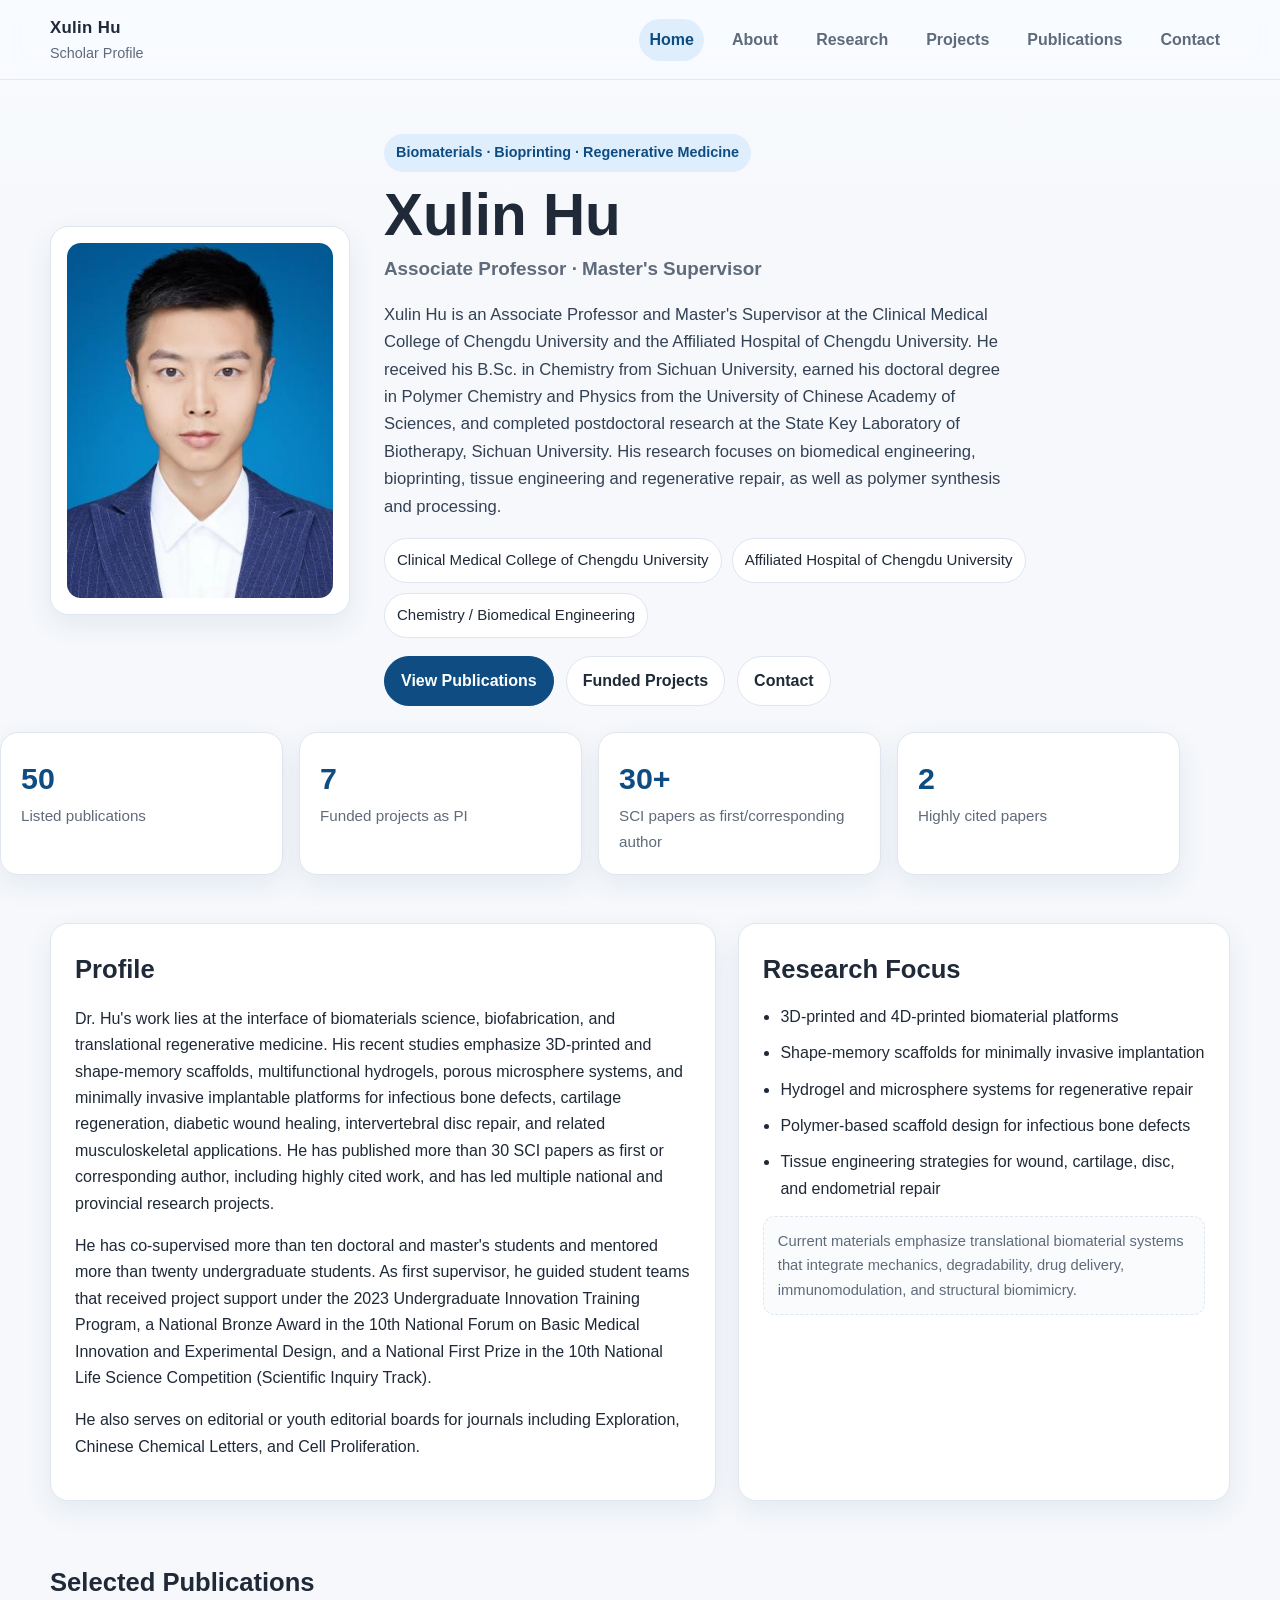
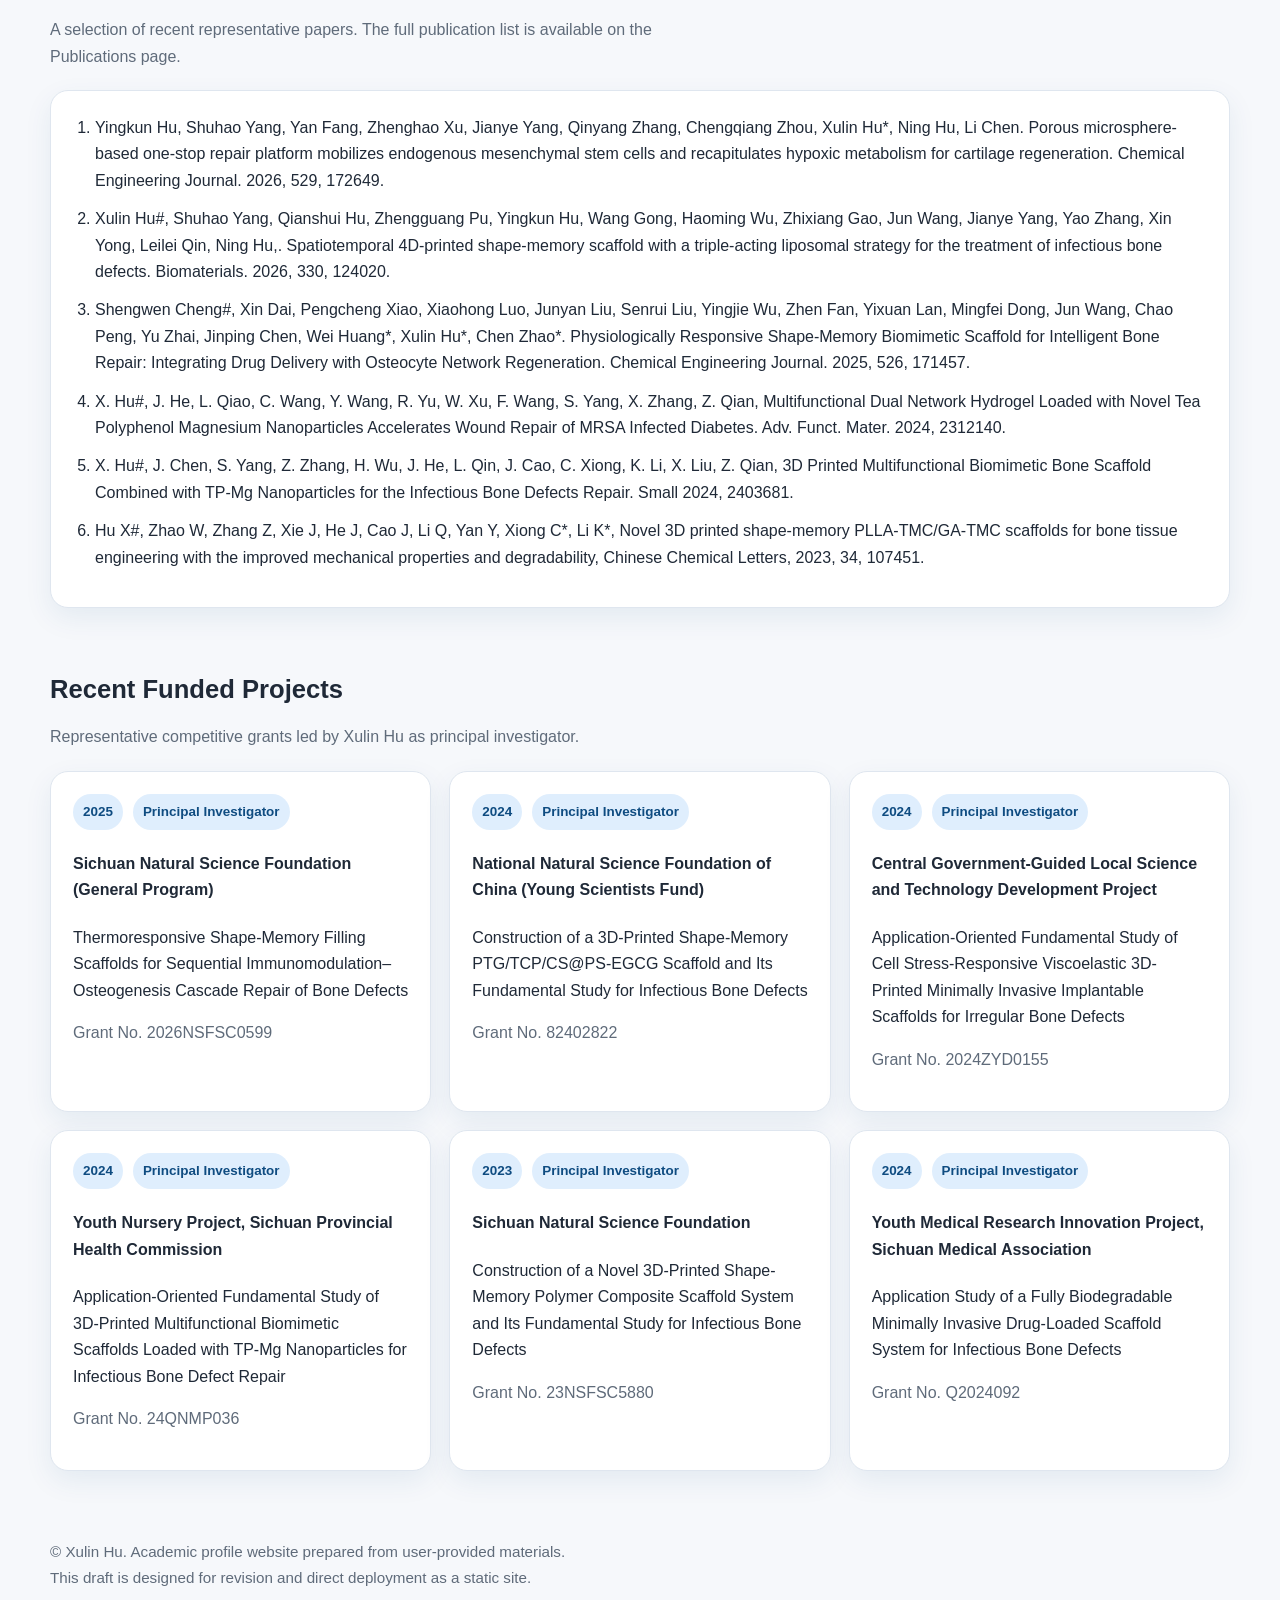
==== index.html @ 7b852411 "Add files via upload" ====
<!DOCTYPE html>
<html lang="en">
<head>
  <meta charset="UTF-8" />
  <meta name="viewport" content="width=device-width, initial-scale=1.0" />
  <title>Xulin Hu</title>
  <meta name="description" content="Academic website of Xulin Hu, Associate Professor at Chengdu University." />
  <link rel="stylesheet" href="styles.css" />
</head>
<body>

<header class="site-header">
  <div class="container header-inner">
    <div class="brand">
      <a href="index.html">
        <div class="name">Xulin Hu</div>
        <div class="sub">Scholar Profile</div>
      </a>
    </div>
    <nav class="nav" aria-label="Primary">
      <a href="index.html" class="active">Home</a>
<a href="about.html" class="">About</a>
<a href="research.html" class="">Research</a>
<a href="projects.html" class="">Projects</a>
<a href="publications.html" class="">Publications</a>
<a href="contact.html" class="">Contact</a>
    </nav>
  </div>
</header>

<main>
  <section class="hero">
    <div class="container hero-grid">
      <div class="card photo-card">
        <img src="[data-uri]" alt="Portrait of Xulin Hu" />
      </div>
      <div class="hero-copy">
        <span class="eyebrow">Biomaterials · Bioprinting · Regenerative Medicine</span>
        <h1>Xulin Hu</h1>
        <h2>Associate Professor · Master's Supervisor</h2>
        <p class="lead">Xulin Hu is an Associate Professor and Master&#x27;s Supervisor at the Clinical Medical College of Chengdu University and the Affiliated Hospital of Chengdu University. He received his B.Sc. in Chemistry from Sichuan University, earned his doctoral degree in Polymer Chemistry and Physics from the University of Chinese Academy of Sciences, and completed postdoctoral research at the State Key Laboratory of Biotherapy, Sichuan University. His research focuses on biomedical engineering, bioprinting, tissue engineering and regenerative repair, as well as polymer synthesis and processing.</p>
        <div class="meta-list">
          <span class="meta-pill">Clinical Medical College of Chengdu University</span>
          <span class="meta-pill">Affiliated Hospital of Chengdu University</span>
          <span class="meta-pill">Chemistry / Biomedical Engineering</span>
        </div>
        <div class="cta">
          <a class="btn primary" href="publications.html">View Publications</a>
          <a class="btn" href="projects.html">Funded Projects</a>
          <a class="btn" href="contact.html">Contact</a>
        </div>
      </div>
    </div>
    <div class="container stats">
      <div class="card stat"><div class="stat-num">50</div><div class="stat-label">Listed publications</div></div>
      <div class="card stat"><div class="stat-num">7</div><div class="stat-label">Funded projects as PI</div></div>
      <div class="card stat"><div class="stat-num">30+</div><div class="stat-label">SCI papers as first/corresponding author</div></div>
      <div class="card stat"><div class="stat-num">2</div><div class="stat-label">Highly cited papers</div></div>
    </div>
  </section>

  <section class="section">
    <div class="container grid-2">
      <div class="card panel">
        <h3>Profile</h3>
        <p>Dr. Hu&#x27;s work lies at the interface of biomaterials science, biofabrication, and translational regenerative medicine. His recent studies emphasize 3D-printed and shape-memory scaffolds, multifunctional hydrogels, porous microsphere systems, and minimally invasive implantable platforms for infectious bone defects, cartilage regeneration, diabetic wound healing, intervertebral disc repair, and related musculoskeletal applications. He has published more than 30 SCI papers as first or corresponding author, including highly cited work, and has led multiple national and provincial research projects.</p>
        <p>He has co-supervised more than ten doctoral and master&#x27;s students and mentored more than twenty undergraduate students. As first supervisor, he guided student teams that received project support under the 2023 Undergraduate Innovation Training Program, a National Bronze Award in the 10th National Forum on Basic Medical Innovation and Experimental Design, and a National First Prize in the 10th National Life Science Competition (Scientific Inquiry Track).</p>
        <p>He also serves on editorial or youth editorial boards for journals including Exploration, Chinese Chemical Letters, and Cell Proliferation.</p>
      </div>
      <div class="card panel">
        <h3>Research Focus</h3>
        <ul class="list-clean">
          <li>3D-printed and 4D-printed biomaterial platforms</li>
          <li>Shape-memory scaffolds for minimally invasive implantation</li>
          <li>Hydrogel and microsphere systems for regenerative repair</li>
          <li>Polymer-based scaffold design for infectious bone defects</li>
          <li>Tissue engineering strategies for wound, cartilage, disc, and endometrial repair</li>
        </ul>
        <div class="notice" style="margin-top:14px;">
          Current materials emphasize translational biomaterial systems that integrate mechanics, degradability, drug delivery, immunomodulation, and structural biomimicry.
        </div>
      </div>
    </div>
  </section>

  <section class="section">
    <div class="container">
      <h3>Selected Publications</h3>
      <p class="section-intro">A selection of recent representative papers. The full publication list is available on the Publications page.</p>
      <div class="card panel">
        <ol class="pub-list">
          <li>Yingkun Hu, Shuhao Yang, Yan Fang, Zhenghao Xu, Jianye Yang, Qinyang Zhang, Chengqiang Zhou, Xulin Hu*, Ning Hu, Li Chen. Porous microsphere-based one-stop repair platform mobilizes endogenous mesenchymal stem cells and recapitulates hypoxic metabolism for cartilage regeneration. Chemical Engineering Journal. 2026, 529, 172649.</li><li>Xulin Hu#, Shuhao Yang, Qianshui Hu, Zhengguang Pu, Yingkun Hu, Wang Gong, Haoming Wu, Zhixiang Gao, Jun Wang, Jianye Yang, Yao Zhang, Xin Yong, Leilei Qin, Ning Hu,. Spatiotemporal 4D-printed shape-memory scaffold with a triple-acting liposomal strategy for the treatment of infectious bone defects. Biomaterials. 2026, 330, 124020.</li><li>Shengwen Cheng#, Xin Dai, Pengcheng Xiao, Xiaohong Luo, Junyan Liu, Senrui Liu, Yingjie Wu, Zhen Fan, Yixuan Lan, Mingfei Dong, Jun Wang, Chao Peng, Yu Zhai, Jinping Chen, Wei Huang*, Xulin Hu*, Chen Zhao*. Physiologically Responsive Shape-Memory Biomimetic Scaffold for Intelligent Bone Repair: Integrating Drug Delivery with Osteocyte Network Regeneration. Chemical Engineering Journal. 2025, 526, 171457.</li><li>X. Hu#, J. He, L. Qiao, C. Wang, Y. Wang, R. Yu, W. Xu, F. Wang, S. Yang, X. Zhang, Z. Qian, Multifunctional Dual Network Hydrogel Loaded with Novel Tea Polyphenol Magnesium Nanoparticles Accelerates Wound Repair of MRSA Infected Diabetes. Adv. Funct. Mater. 2024, 2312140.</li><li>X. Hu#, J. Chen, S. Yang, Z. Zhang, H. Wu, J. He, L. Qin, J. Cao, C. Xiong, K. Li, X. Liu, Z. Qian, 3D Printed Multifunctional Biomimetic Bone Scaffold Combined with TP-Mg Nanoparticles for the Infectious Bone Defects Repair. Small 2024, 2403681.</li><li>Hu X#, Zhao W, Zhang Z, Xie J, He J, Cao J, Li Q, Yan Y, Xiong C*, Li K*, Novel 3D printed shape-memory PLLA-TMC/GA-TMC scaffolds for bone tissue engineering with the improved mechanical properties and degradability, Chinese Chemical Letters, 2023, 34, 107451.</li>
        </ol>
      </div>
    </div>
  </section>

  <section class="section">
    <div class="container">
      <h3>Recent Funded Projects</h3>
      <p class="section-intro">Representative competitive grants led by Xulin Hu as principal investigator.</p>
      <div class="grid-3">
        
        <article class="card project-card">
          <div class="project-meta">
            <span class="badge">2025</span>
            <span class="badge">Principal Investigator</span>
          </div>
          <h4>Sichuan Natural Science Foundation (General Program)</h4>
          <p>Thermoresponsive Shape-Memory Filling Scaffolds for Sequential Immunomodulation–Osteogenesis Cascade Repair of Bone Defects</p>
          <p class="muted">Grant No. 2026NSFSC0599</p>
        </article>
        
        <article class="card project-card">
          <div class="project-meta">
            <span class="badge">2024</span>
            <span class="badge">Principal Investigator</span>
          </div>
          <h4>National Natural Science Foundation of China (Young Scientists Fund)</h4>
          <p>Construction of a 3D-Printed Shape-Memory PTG/TCP/CS@PS-EGCG Scaffold and Its Fundamental Study for Infectious Bone Defects</p>
          <p class="muted">Grant No. 82402822</p>
        </article>
        
        <article class="card project-card">
          <div class="project-meta">
            <span class="badge">2024</span>
            <span class="badge">Principal Investigator</span>
          </div>
          <h4>Central Government-Guided Local Science and Technology Development Project</h4>
          <p>Application-Oriented Fundamental Study of Cell Stress-Responsive Viscoelastic 3D-Printed Minimally Invasive Implantable Scaffolds for Irregular Bone Defects</p>
          <p class="muted">Grant No. 2024ZYD0155</p>
        </article>
        
        <article class="card project-card">
          <div class="project-meta">
            <span class="badge">2024</span>
            <span class="badge">Principal Investigator</span>
          </div>
          <h4>Youth Nursery Project, Sichuan Provincial Health Commission</h4>
          <p>Application-Oriented Fundamental Study of 3D-Printed Multifunctional Biomimetic Scaffolds Loaded with TP-Mg Nanoparticles for Infectious Bone Defect Repair</p>
          <p class="muted">Grant No. 24QNMP036</p>
        </article>
        
        <article class="card project-card">
          <div class="project-meta">
            <span class="badge">2023</span>
            <span class="badge">Principal Investigator</span>
          </div>
          <h4>Sichuan Natural Science Foundation</h4>
          <p>Construction of a Novel 3D-Printed Shape-Memory Polymer Composite Scaffold System and Its Fundamental Study for Infectious Bone Defects</p>
          <p class="muted">Grant No. 23NSFSC5880</p>
        </article>
        
        <article class="card project-card">
          <div class="project-meta">
            <span class="badge">2024</span>
            <span class="badge">Principal Investigator</span>
          </div>
          <h4>Youth Medical Research Innovation Project, Sichuan Medical Association</h4>
          <p>Application Study of a Fully Biodegradable Minimally Invasive Drug-Loaded Scaffold System for Infectious Bone Defects</p>
          <p class="muted">Grant No. Q2024092</p>
        </article>
        
      </div>
    </div>
  </section>
</main>

<footer class="footer">
  <div class="container">
    <div>© Xulin Hu. Academic profile website prepared from user-provided materials.</div>
    <div>This draft is designed for revision and direct deployment as a static site.</div>
  </div>
</footer>

</body>
</html>
---- styles.css ----
:root{
  --bg:#f6f8fb;
  --surface:#ffffff;
  --text:#1f2937;
  --muted:#5f6b7a;
  --line:#dfe6ef;
  --primary:#0f4c81;
  --primary-2:#1b6aa9;
  --accent:#dfeefd;
  --shadow:0 10px 28px rgba(15,76,129,.08);
  --radius:18px;
  --radius-sm:12px;
  --max:1180px;
}
*{box-sizing:border-box}
html{scroll-behavior:smooth}
body{
  margin:0;
  font-family:-apple-system,BlinkMacSystemFont,"Segoe UI",Roboto,Arial,sans-serif;
  color:var(--text);
  background:linear-gradient(180deg,#f8fbff 0%, var(--bg) 220px);
  line-height:1.65;
}
a{color:var(--primary-2);text-decoration:none}
a:hover{text-decoration:underline}
img{max-width:100%;display:block}
.container{width:min(var(--max),calc(100% - 40px));margin:0 auto}
.site-header{
  position:sticky;top:0;z-index:20;
  backdrop-filter:saturate(180%) blur(8px);
  background:rgba(248,251,255,.82);
  border-bottom:1px solid rgba(223,230,239,.9);
}
.header-inner{display:flex;align-items:center;justify-content:space-between;gap:24px;padding:14px 0}
.brand a{color:var(--text);text-decoration:none}
.brand .name{font-size:1.05rem;font-weight:800;letter-spacing:.02em}
.brand .sub{font-size:.9rem;color:var(--muted)}
.nav{display:flex;gap:18px;flex-wrap:wrap;justify-content:flex-end}
.nav a{padding:8px 10px;border-radius:999px;color:var(--muted);font-weight:600}
.nav a.active,.nav a:hover{background:var(--accent);color:var(--primary)}
.hero{padding:54px 0 18px}
.hero-grid{display:grid;grid-template-columns:300px 1fr;gap:34px;align-items:center}
.card{
  background:var(--surface);border:1px solid var(--line);border-radius:var(--radius);box-shadow:var(--shadow)
}
.photo-card{padding:16px}
.photo-card img{border-radius:14px;aspect-ratio:3/4;object-fit:cover;width:100%}
.hero-copy .eyebrow{display:inline-block;padding:7px 12px;border-radius:999px;background:var(--accent);color:var(--primary);font-weight:700;font-size:.9rem}
.hero-copy h1{font-size:clamp(2rem,4.6vw,3.65rem);line-height:1.08;margin:.65rem 0 .45rem}
.hero-copy h2{font-size:1.18rem;color:var(--muted);font-weight:600;margin:0 0 1rem}
.lead{font-size:1.04rem;color:#334155;max-width:68ch}
.meta-list{display:flex;flex-wrap:wrap;gap:10px;margin-top:18px}
.meta-pill{padding:9px 12px;border-radius:999px;background:var(--surface);border:1px solid var(--line);font-size:.94rem}
.stats{display:grid;grid-template-columns:repeat(4,1fr);gap:16px;margin:26px 0 0}
.stat{padding:20px}
.stat-num{font-size:1.9rem;font-weight:800;color:var(--primary)}
.stat-label{color:var(--muted);font-size:.95rem}
.section{padding:30px 0}
.section h3{font-size:1.6rem;margin:0 0 14px}
.section-intro{color:var(--muted);max-width:75ch;margin:0 0 20px}
.grid-2{display:grid;grid-template-columns:1.15fr .85fr;gap:22px}
.grid-3{display:grid;grid-template-columns:repeat(3,1fr);gap:18px}
.grid-4{display:grid;grid-template-columns:repeat(4,1fr);gap:18px}
.panel{padding:24px}
.panel h4{margin:0 0 10px;font-size:1.1rem}
.kv{display:grid;grid-template-columns:180px 1fr;gap:10px 16px}
.kv div{padding:10px 0;border-bottom:1px solid var(--line)}
.kv .k{font-weight:700;color:#334155}
.list-clean{margin:0;padding-left:1.1rem}
.list-clean li{margin:0 0 10px}
.pub-list{margin:0;padding-left:1.25rem}
.pub-list li{margin:0 0 12px}
.pub-list .index{color:var(--muted);font-weight:700}
.year-block{margin-top:22px}
.year-title{position:sticky;top:74px;background:var(--bg);padding:8px 0 6px;margin:0 0 8px;color:var(--primary);font-size:1.4rem}
.project-card{padding:22px}
.project-meta{display:flex;gap:10px;flex-wrap:wrap;margin-bottom:12px}
.badge{display:inline-block;padding:7px 10px;border-radius:999px;background:var(--accent);color:var(--primary);font-weight:700;font-size:.84rem}
.muted{color:var(--muted)}
.footer{padding:38px 0 60px;color:var(--muted);font-size:.95rem}
.cta{display:flex;gap:12px;flex-wrap:wrap;margin-top:18px}
.btn{display:inline-flex;align-items:center;justify-content:center;padding:11px 16px;border-radius:999px;font-weight:700;border:1px solid var(--line);background:var(--surface);color:var(--text);text-decoration:none}
.btn.primary{background:var(--primary);color:#fff;border-color:var(--primary)}
.notice{font-size:.92rem;color:var(--muted);background:#f9fbfd;border:1px dashed var(--line);padding:12px 14px;border-radius:12px}
@media (max-width: 960px){
  .hero-grid,.grid-2,.grid-3,.grid-4{grid-template-columns:1fr}
  .stats{grid-template-columns:repeat(2,1fr)}
  .kv{grid-template-columns:1fr}
}
@media (max-width: 640px){
  .container{width:min(var(--max),calc(100% - 24px))}
  .header-inner{align-items:flex-start;flex-direction:column}
  .nav{justify-content:flex-start}
  .hero{padding-top:24px}
  .stats{grid-template-columns:1fr}
}
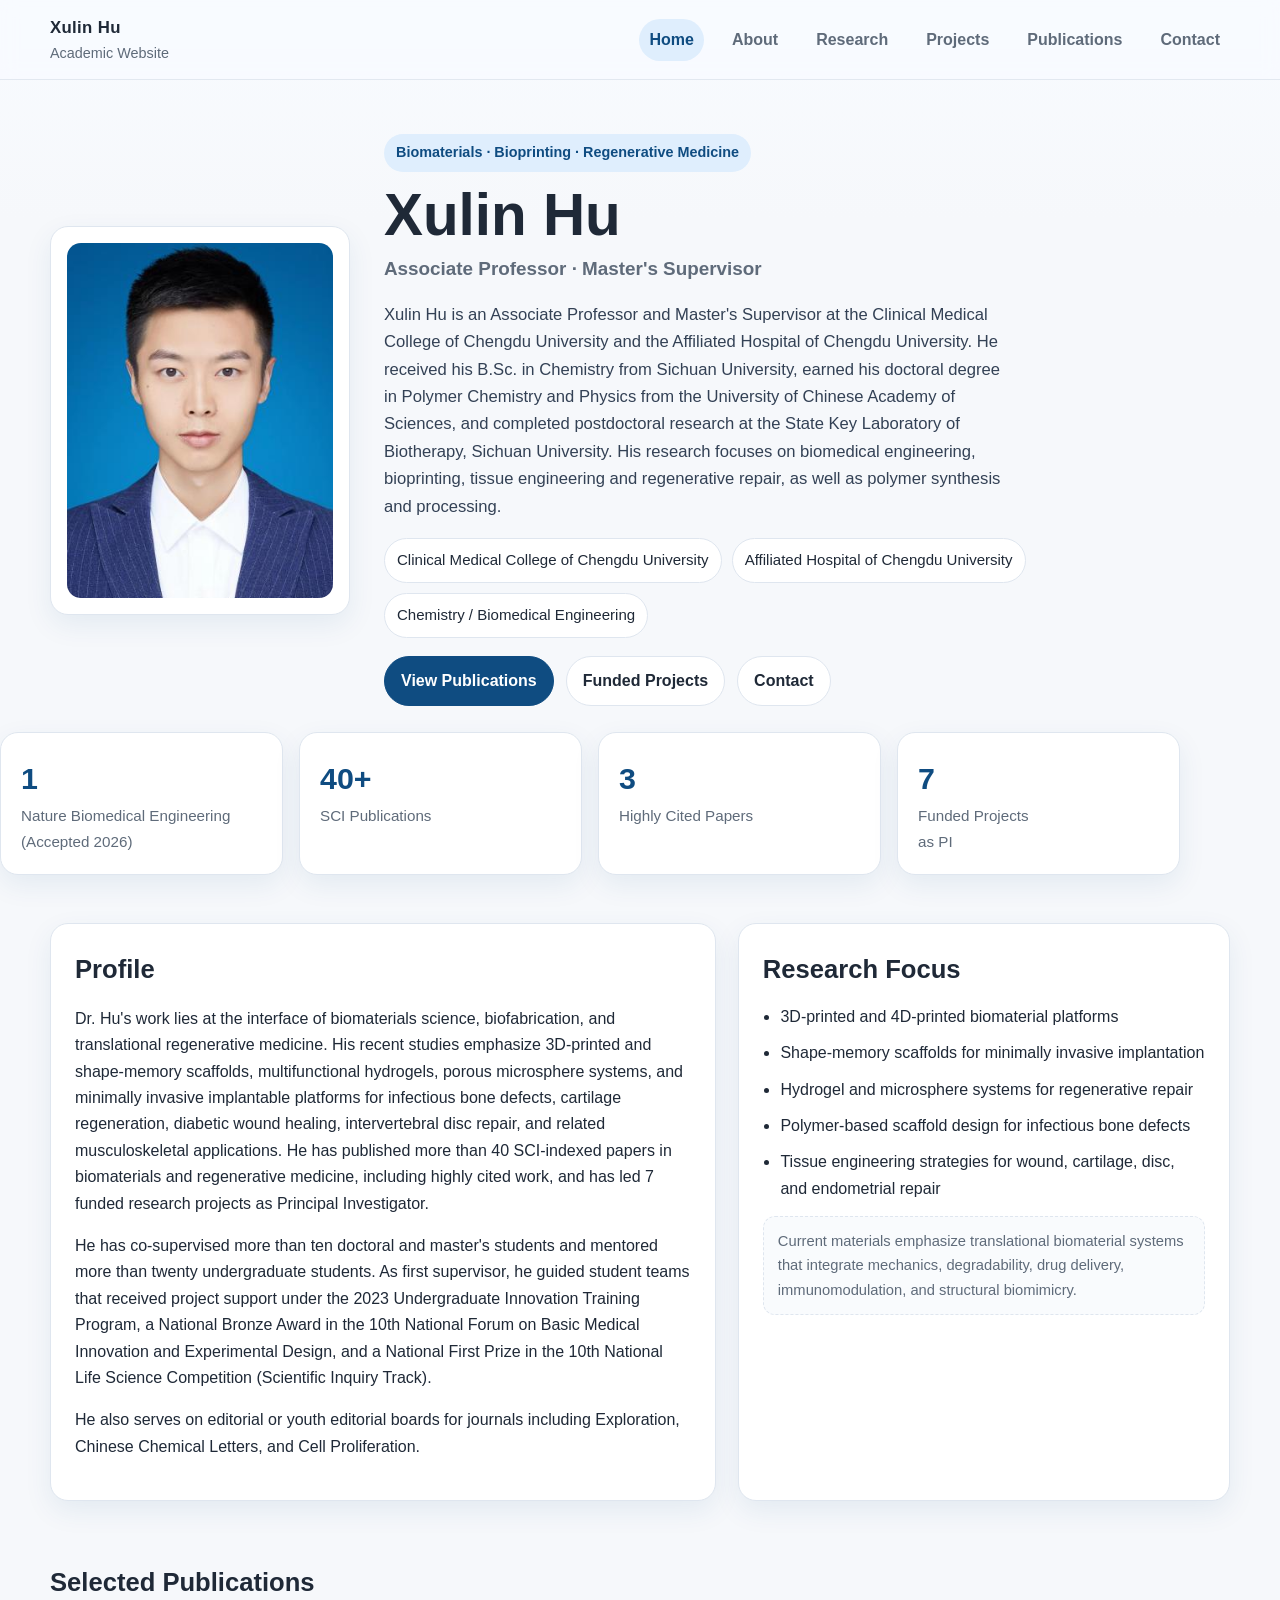
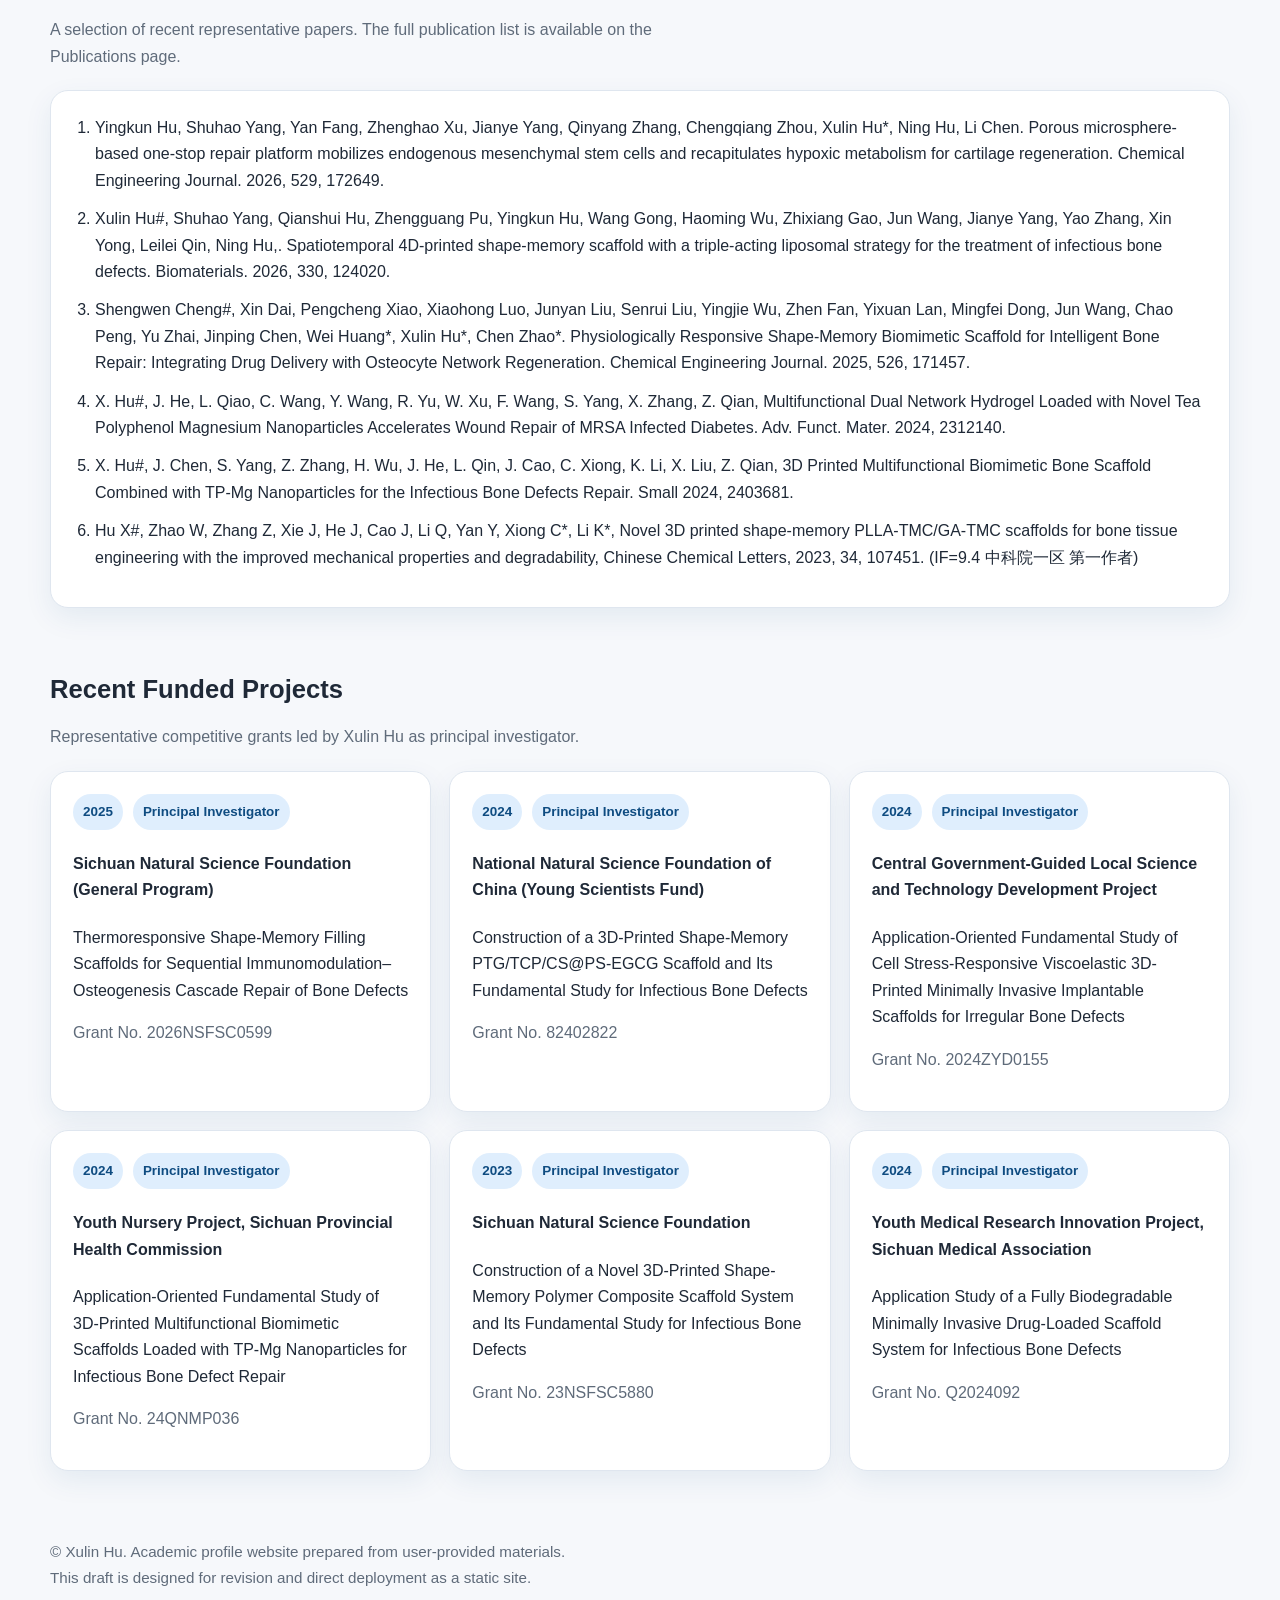
==== commit 9cad8004: "Add files via upload" ====
--- a/index.html
+++ b/index.html
@@ -3,7 +3,7 @@
 <head>
   <meta charset="UTF-8" />
   <meta name="viewport" content="width=device-width, initial-scale=1.0" />
-  <title>Xulin Hu</title>
+  <title>Xulin Hu | Academic Website</title>
   <meta name="description" content="Academic website of Xulin Hu, Associate Professor at Chengdu University." />
   <link rel="stylesheet" href="styles.css" />
 </head>
@@ -14,7 +14,7 @@
     <div class="brand">
       <a href="index.html">
         <div class="name">Xulin Hu</div>
-        <div class="sub">Scholar Profile</div>
+        <div class="sub">Academic Website</div>
       </a>
     </div>
     <nav class="nav" aria-label="Primary">
@@ -32,7 +32,7 @@
   <section class="hero">
     <div class="container hero-grid">
       <div class="card photo-card">
-        <img src="[data-uri]" alt="Portrait of Xulin Hu" />
+        <img src="assets/headshot.jpg" alt="Portrait of Xulin Hu" />
       </div>
       <div class="hero-copy">
         <span class="eyebrow">Biomaterials · Bioprinting · Regenerative Medicine</span>
@@ -52,10 +52,10 @@
       </div>
     </div>
     <div class="container stats">
-      <div class="card stat"><div class="stat-num">50</div><div class="stat-label">Listed publications</div></div>
-      <div class="card stat"><div class="stat-num">7</div><div class="stat-label">Funded projects as PI</div></div>
-      <div class="card stat"><div class="stat-num">30+</div><div class="stat-label">SCI papers as first/corresponding author</div></div>
-      <div class="card stat"><div class="stat-num">2</div><div class="stat-label">Highly cited papers</div></div>
+      <div class="card stat"><div class="stat-num">1</div><div class="stat-label">Nature Biomedical Engineering<br>(Accepted 2026)</div></div>
+      <div class="card stat"><div class="stat-num">40+</div><div class="stat-label">SCI Publications</div></div>
+      <div class="card stat"><div class="stat-num">3</div><div class="stat-label">Highly Cited Papers</div></div>
+      <div class="card stat"><div class="stat-num">7</div><div class="stat-label">Funded Projects<br>as PI</div></div>
     </div>
   </section>
 
@@ -63,7 +63,7 @@
     <div class="container grid-2">
       <div class="card panel">
         <h3>Profile</h3>
-        <p>Dr. Hu&#x27;s work lies at the interface of biomaterials science, biofabrication, and translational regenerative medicine. His recent studies emphasize 3D-printed and shape-memory scaffolds, multifunctional hydrogels, porous microsphere systems, and minimally invasive implantable platforms for infectious bone defects, cartilage regeneration, diabetic wound healing, intervertebral disc repair, and related musculoskeletal applications. He has published more than 30 SCI papers as first or corresponding author, including highly cited work, and has led multiple national and provincial research projects.</p>
+        <p>Dr. Hu&#x27;s work lies at the interface of biomaterials science, biofabrication, and translational regenerative medicine. His recent studies emphasize 3D-printed and shape-memory scaffolds, multifunctional hydrogels, porous microsphere systems, and minimally invasive implantable platforms for infectious bone defects, cartilage regeneration, diabetic wound healing, intervertebral disc repair, and related musculoskeletal applications. He has published more than 40 SCI-indexed papers in biomaterials and regenerative medicine, including highly cited work, and has led 7 funded research projects as Principal Investigator.</p>
         <p>He has co-supervised more than ten doctoral and master&#x27;s students and mentored more than twenty undergraduate students. As first supervisor, he guided student teams that received project support under the 2023 Undergraduate Innovation Training Program, a National Bronze Award in the 10th National Forum on Basic Medical Innovation and Experimental Design, and a National First Prize in the 10th National Life Science Competition (Scientific Inquiry Track).</p>
         <p>He also serves on editorial or youth editorial boards for journals including Exploration, Chinese Chemical Letters, and Cell Proliferation.</p>
       </div>
@@ -89,7 +89,7 @@
       <p class="section-intro">A selection of recent representative papers. The full publication list is available on the Publications page.</p>
       <div class="card panel">
         <ol class="pub-list">
-          <li>Yingkun Hu, Shuhao Yang, Yan Fang, Zhenghao Xu, Jianye Yang, Qinyang Zhang, Chengqiang Zhou, Xulin Hu*, Ning Hu, Li Chen. Porous microsphere-based one-stop repair platform mobilizes endogenous mesenchymal stem cells and recapitulates hypoxic metabolism for cartilage regeneration. Chemical Engineering Journal. 2026, 529, 172649.</li><li>Xulin Hu#, Shuhao Yang, Qianshui Hu, Zhengguang Pu, Yingkun Hu, Wang Gong, Haoming Wu, Zhixiang Gao, Jun Wang, Jianye Yang, Yao Zhang, Xin Yong, Leilei Qin, Ning Hu,. Spatiotemporal 4D-printed shape-memory scaffold with a triple-acting liposomal strategy for the treatment of infectious bone defects. Biomaterials. 2026, 330, 124020.</li><li>Shengwen Cheng#, Xin Dai, Pengcheng Xiao, Xiaohong Luo, Junyan Liu, Senrui Liu, Yingjie Wu, Zhen Fan, Yixuan Lan, Mingfei Dong, Jun Wang, Chao Peng, Yu Zhai, Jinping Chen, Wei Huang*, Xulin Hu*, Chen Zhao*. Physiologically Responsive Shape-Memory Biomimetic Scaffold for Intelligent Bone Repair: Integrating Drug Delivery with Osteocyte Network Regeneration. Chemical Engineering Journal. 2025, 526, 171457.</li><li>X. Hu#, J. He, L. Qiao, C. Wang, Y. Wang, R. Yu, W. Xu, F. Wang, S. Yang, X. Zhang, Z. Qian, Multifunctional Dual Network Hydrogel Loaded with Novel Tea Polyphenol Magnesium Nanoparticles Accelerates Wound Repair of MRSA Infected Diabetes. Adv. Funct. Mater. 2024, 2312140.</li><li>X. Hu#, J. Chen, S. Yang, Z. Zhang, H. Wu, J. He, L. Qin, J. Cao, C. Xiong, K. Li, X. Liu, Z. Qian, 3D Printed Multifunctional Biomimetic Bone Scaffold Combined with TP-Mg Nanoparticles for the Infectious Bone Defects Repair. Small 2024, 2403681.</li><li>Hu X#, Zhao W, Zhang Z, Xie J, He J, Cao J, Li Q, Yan Y, Xiong C*, Li K*, Novel 3D printed shape-memory PLLA-TMC/GA-TMC scaffolds for bone tissue engineering with the improved mechanical properties and degradability, Chinese Chemical Letters, 2023, 34, 107451.</li>
+          <li>Yingkun Hu, Shuhao Yang, Yan Fang, Zhenghao Xu, Jianye Yang, Qinyang Zhang, Chengqiang Zhou, Xulin Hu*, Ning Hu, Li Chen. Porous microsphere-based one-stop repair platform mobilizes endogenous mesenchymal stem cells and recapitulates hypoxic metabolism for cartilage regeneration. Chemical Engineering Journal. 2026, 529, 172649.</li><li>Xulin Hu#, Shuhao Yang, Qianshui Hu, Zhengguang Pu, Yingkun Hu, Wang Gong, Haoming Wu, Zhixiang Gao, Jun Wang, Jianye Yang, Yao Zhang, Xin Yong, Leilei Qin, Ning Hu,. Spatiotemporal 4D-printed shape-memory scaffold with a triple-acting liposomal strategy for the treatment of infectious bone defects. Biomaterials. 2026, 330, 124020.</li><li>Shengwen Cheng#, Xin Dai, Pengcheng Xiao, Xiaohong Luo, Junyan Liu, Senrui Liu, Yingjie Wu, Zhen Fan, Yixuan Lan, Mingfei Dong, Jun Wang, Chao Peng, Yu Zhai, Jinping Chen, Wei Huang*, Xulin Hu*, Chen Zhao*. Physiologically Responsive Shape-Memory Biomimetic Scaffold for Intelligent Bone Repair: Integrating Drug Delivery with Osteocyte Network Regeneration. Chemical Engineering Journal. 2025, 526, 171457.</li><li>X. Hu#, J. He, L. Qiao, C. Wang, Y. Wang, R. Yu, W. Xu, F. Wang, S. Yang, X. Zhang, Z. Qian, Multifunctional Dual Network Hydrogel Loaded with Novel Tea Polyphenol Magnesium Nanoparticles Accelerates Wound Repair of MRSA Infected Diabetes. Adv. Funct. Mater. 2024, 2312140.</li><li>X. Hu#, J. Chen, S. Yang, Z. Zhang, H. Wu, J. He, L. Qin, J. Cao, C. Xiong, K. Li, X. Liu, Z. Qian, 3D Printed Multifunctional Biomimetic Bone Scaffold Combined with TP-Mg Nanoparticles for the Infectious Bone Defects Repair. Small 2024, 2403681. </li><li>Hu X#, Zhao W, Zhang Z, Xie J, He J, Cao J, Li Q, Yan Y, Xiong C*, Li K*, Novel 3D printed shape-memory PLLA-TMC/GA-TMC scaffolds for bone tissue engineering with the improved mechanical properties and degradability, Chinese Chemical Letters, 2023, 34, 107451. (IF=9.4 中科院一区 第一作者)</li>
         </ol>
       </div>
     </div>
